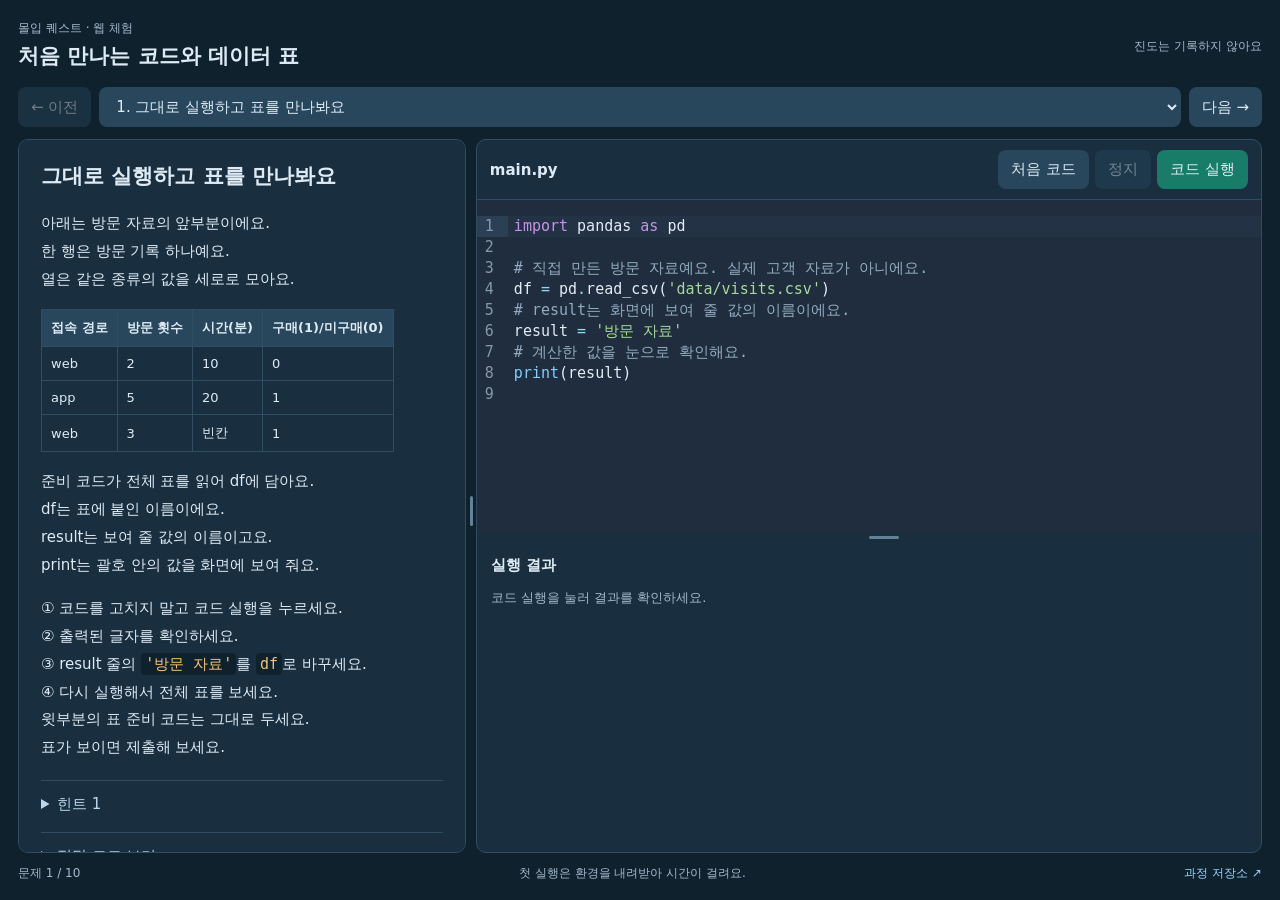
==== index.html @ 0cf6bfce "Publish browser Python course preview" ====
<!doctype html>
<html lang="ko">
<meta charset="utf-8"><meta name="viewport" content="width=device-width,initial-scale=1">
<title>에이스 · 처음 만나는 코드와 데이터 표</title>
<link rel="stylesheet" href="style.css">
<body>
<main id="app">
 <header><div><small>몰입 퀘스트 · 웹 체험</small><h1>처음 만나는 코드와 데이터 표</h1></div><span class="preview-note">진도는 기록하지 않아요</span></header>
 <nav aria-label="문제 이동"><button id="prev">← 이전</button><select id="tasks" aria-label="문제 선택"></select><button id="next">다음 →</button></nav>
 <section class="lesson">
  <article class="problem-pane markdown" id="problem"></article>
  <div class="split-handle split-col" role="separator" tabindex="0" aria-orientation="vertical" aria-label="문제와 코드 패널 크기 조절"></div>
  <section class="coding-pane">
   <section class="editor-pane"><div class="toolbar"><strong>main.py</strong><div><button id="reset">처음 코드</button><button id="stop" disabled>정지</button><button id="run" class="primary">코드 실행</button></div></div><div class="editor-wrap"><textarea data-code-editor="python" data-editor-reset="0" aria-label="Python 코드 편집기" spellcheck="false"></textarea></div></section>
   <div class="split-handle split-row" role="separator" tabindex="0" aria-orientation="horizontal" aria-label="코드와 실행 결과 패널 크기 조절"></div>
   <section class="result-pane" aria-label="실행 결과"><h2>실행 결과</h2><p id="status" role="status">코드 실행을 누르면 실행 환경을 준비해요.</p><div id="output"></div></section>
  </section>
 </section>
 <footer><span id="position"></span><span>첫 실행은 환경을 내려받아 시간이 걸려요.</span><a href="https://github.com/jhs512/mq3-course-aice-associate" target="_blank" rel="noopener">과정 저장소 ↗</a></footer>
</main>
<script src="editor.bundle.js"></script><script src="split.js"></script><script type="module" src="app.js"></script>
</body></html>
---- style.css ----
:root{color-scheme:dark;font-family:system-ui,'Malgun Gothic',sans-serif;background:#10212e;color:#deebf5;font-size:15px;--line:#304d62;--muted:#a2bacb}
*{box-sizing:border-box;scrollbar-width:thin;scrollbar-color:#536f82 #10212e}
*::-webkit-scrollbar{width:7px;height:7px}*::-webkit-scrollbar-thumb{background:#536f82;border-radius:6px}*::-webkit-scrollbar-track{background:#10212e}
body{margin:0}button,select,textarea{font:inherit}button,select{background:#28465c;color:inherit;border:1px solid transparent;border-radius:8px;padding:9px 12px}button{cursor:pointer}button:hover:not(:disabled){background:#375a72}button:disabled{opacity:.45;cursor:default}button:focus-visible,select:focus-visible,summary:focus-visible{outline:2px solid #8bccff;outline-offset:2px}.primary{background:#187c69}a{color:#97d4ff;text-decoration:none}
#app{height:100dvh;min-height:560px;display:flex;flex-direction:column;gap:12px;padding:18px;max-width:1800px;margin:auto}header{display:flex;align-items:center;justify-content:space-between;gap:20px}small,.preview-note,footer{color:var(--muted);font-size:12px}h1{font-size:21px;margin:5px 0}nav{display:flex;gap:8px;min-width:0}nav select{flex:1;min-width:0}footer{display:flex;gap:14px;align-items:center;justify-content:space-between;flex-wrap:wrap}
.lesson{flex:1;min-height:0;display:flex;overflow:hidden;--problem-width:36%}.problem-pane{width:clamp(260px,var(--problem-width),65%);flex-shrink:0;overflow:auto;padding:22px;background:#192f40;border:1px solid var(--line);border-radius:10px}.problem-pane h2{font-size:21px;margin:0 0 20px}.problem-pane p{line-height:1.85;margin:16px 0}.problem-pane table,.result-pane table{border-collapse:collapse;max-width:100%;font-size:13px}.problem-pane th,.problem-pane td,.result-pane th,.result-pane td{padding:9px;border:1px solid var(--line);text-align:left}.problem-pane th,.result-pane th{background:#28465c}.problem-pane code{color:#f2c277;background:#10212e;border-radius:4px;padding:2px 4px}.problem-pane details{margin:18px 0;border-top:1px solid var(--line);padding-top:14px}summary{cursor:pointer;color:#bad8eb}.problem-pane pre{overflow:auto;font-size:13px;line-height:1.6;background:#10212e;padding:14px;border-radius:7px}
.coding-pane{flex:1;min-width:0;display:flex;flex-direction:column;background:#192f40;border:1px solid var(--line);border-radius:10px;overflow:hidden}.editor-pane{height:clamp(150px,var(--editor-height,55%),calc(100% - 125px));display:flex;flex-direction:column;min-height:0;flex-shrink:0}.toolbar{padding:10px 13px;display:flex;align-items:center;justify-content:space-between;gap:8px;border-bottom:1px solid var(--line)}.toolbar>div{display:flex;gap:6px}.editor-wrap{flex:1;min-height:0;overflow:hidden}.editor-wrap textarea{width:100%;height:100%;resize:none;background:#202d3e;color:inherit;border:0;padding:15px;tab-size:4;font:14px/1.7 Consolas,monospace}.python-editor-host{height:100%}.result-pane{min-height:0;flex:1;overflow:auto;padding:14px}.result-pane h2{font-size:15px;margin:0 0 10px}#status{color:var(--muted);font-size:13px;line-height:1.6}.result-pane pre{white-space:pre-wrap;overflow-wrap:anywhere;background:#10212e;padding:12px;border-radius:7px;font:14px/1.7 Consolas,monospace}.result-pane .table-wrap{overflow:auto;margin:16px 0}.result-pane img{max-width:100%;height:auto}.error{color:#ffaaa9!important}
.split-handle{position:relative;flex-shrink:0;touch-action:none;outline:none}.split-col{width:10px;cursor:col-resize}.split-row{height:10px;cursor:row-resize}.split-handle::after{content:'';position:absolute;background:#638298;border-radius:4px}.split-col::after{width:3px;height:30px;top:50%;left:4px}.split-row::after{height:3px;width:30px;left:50%;top:4px}.split-handle:hover::after,.split-handle:focus::after{background:#9bd8ff}.splitting{user-select:none}
@media(max-width:700px){#app{padding:10px;min-height:750px;gap:8px}h1{font-size:17px}.preview-note{display:none}.lesson{flex-direction:column;gap:8px}.problem-pane{width:100%;height:35%;max-height:40%;padding:15px}.problem-pane h2{font-size:18px;margin-bottom:10px}.split-col{display:none}.coding-pane{min-height:0}.toolbar{padding:7px 10px}.toolbar button{font-size:12px;padding:8px}footer{font-size:11px}footer span:nth-child(2){display:none}.editor-pane{height:clamp(145px,var(--editor-height,55%),calc(100% - 95px))}.result-pane{padding:10px}}
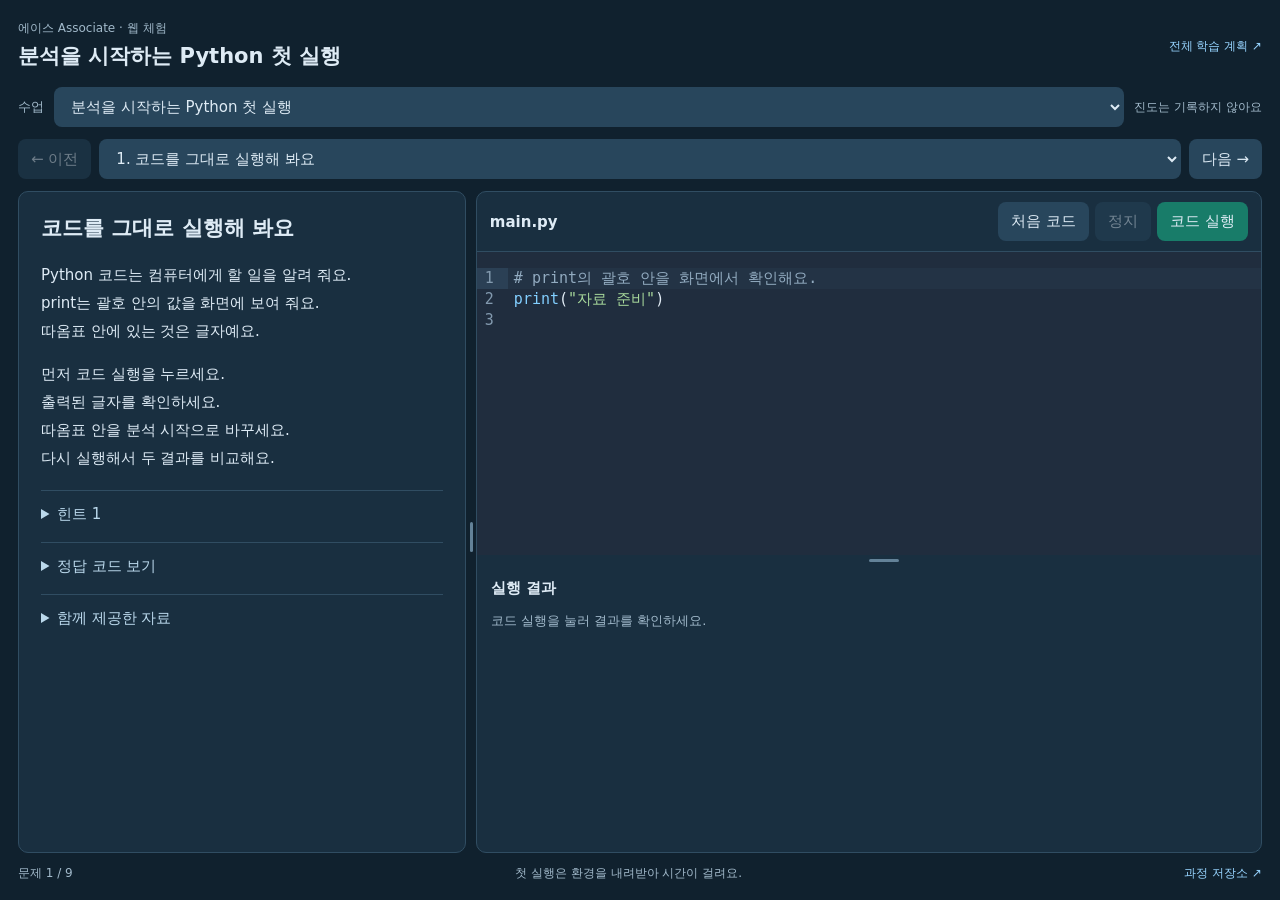
==== commit a9ccb6d6: "Publish browser Python course preview" ====
--- a/index.html
+++ b/index.html
@@ -5,7 +5,8 @@
 <link rel="stylesheet" href="style.css">
 <body>
 <main id="app">
- <header><div><small>몰입 퀘스트 · 웹 체험</small><h1>처음 만나는 코드와 데이터 표</h1></div><span class="preview-note">진도는 기록하지 않아요</span></header>
+ <header><div><small>에이스 Associate · 웹 체험</small><h1 id="lesson-title">기초 수업을 불러오고 있어요</h1></div><a href="plan-aice-associate.html">전체 학습 계획 ↗</a></header>
+ <div class="lesson-picker"><label for="lessons">수업</label><select id="lessons" aria-label="수업 선택"></select><span class="preview-note">진도는 기록하지 않아요</span></div>
  <nav aria-label="문제 이동"><button id="prev">← 이전</button><select id="tasks" aria-label="문제 선택"></select><button id="next">다음 →</button></nav>
  <section class="lesson">
   <article class="problem-pane markdown" id="problem"></article>
--- a/style.css
+++ b/style.css
@@ -3,6 +3,7 @@
 *::-webkit-scrollbar{width:7px;height:7px}*::-webkit-scrollbar-thumb{background:#536f82;border-radius:6px}*::-webkit-scrollbar-track{background:#10212e}
 body{margin:0}button,select,textarea{font:inherit}button,select{background:#28465c;color:inherit;border:1px solid transparent;border-radius:8px;padding:9px 12px}button{cursor:pointer}button:hover:not(:disabled){background:#375a72}button:disabled{opacity:.45;cursor:default}button:focus-visible,select:focus-visible,summary:focus-visible{outline:2px solid #8bccff;outline-offset:2px}.primary{background:#187c69}a{color:#97d4ff;text-decoration:none}
 #app{height:100dvh;min-height:560px;display:flex;flex-direction:column;gap:12px;padding:18px;max-width:1800px;margin:auto}header{display:flex;align-items:center;justify-content:space-between;gap:20px}small,.preview-note,footer{color:var(--muted);font-size:12px}h1{font-size:21px;margin:5px 0}nav{display:flex;gap:8px;min-width:0}nav select{flex:1;min-width:0}footer{display:flex;gap:14px;align-items:center;justify-content:space-between;flex-wrap:wrap}
+.lesson-picker{display:flex;align-items:center;gap:10px}.lesson-picker select{flex:1;min-width:0}.lesson-picker label{font-size:13px;color:var(--muted)}header>a{font-size:12px;flex-shrink:0}
 .lesson{flex:1;min-height:0;display:flex;overflow:hidden;--problem-width:36%}.problem-pane{width:clamp(260px,var(--problem-width),65%);flex-shrink:0;overflow:auto;padding:22px;background:#192f40;border:1px solid var(--line);border-radius:10px}.problem-pane h2{font-size:21px;margin:0 0 20px}.problem-pane p{line-height:1.85;margin:16px 0}.problem-pane table,.result-pane table{border-collapse:collapse;max-width:100%;font-size:13px}.problem-pane th,.problem-pane td,.result-pane th,.result-pane td{padding:9px;border:1px solid var(--line);text-align:left}.problem-pane th,.result-pane th{background:#28465c}.problem-pane code{color:#f2c277;background:#10212e;border-radius:4px;padding:2px 4px}.problem-pane details{margin:18px 0;border-top:1px solid var(--line);padding-top:14px}summary{cursor:pointer;color:#bad8eb}.problem-pane pre{overflow:auto;font-size:13px;line-height:1.6;background:#10212e;padding:14px;border-radius:7px}
 .coding-pane{flex:1;min-width:0;display:flex;flex-direction:column;background:#192f40;border:1px solid var(--line);border-radius:10px;overflow:hidden}.editor-pane{height:clamp(150px,var(--editor-height,55%),calc(100% - 125px));display:flex;flex-direction:column;min-height:0;flex-shrink:0}.toolbar{padding:10px 13px;display:flex;align-items:center;justify-content:space-between;gap:8px;border-bottom:1px solid var(--line)}.toolbar>div{display:flex;gap:6px}.editor-wrap{flex:1;min-height:0;overflow:hidden}.editor-wrap textarea{width:100%;height:100%;resize:none;background:#202d3e;color:inherit;border:0;padding:15px;tab-size:4;font:14px/1.7 Consolas,monospace}.python-editor-host{height:100%}.result-pane{min-height:0;flex:1;overflow:auto;padding:14px}.result-pane h2{font-size:15px;margin:0 0 10px}#status{color:var(--muted);font-size:13px;line-height:1.6}.result-pane pre{white-space:pre-wrap;overflow-wrap:anywhere;background:#10212e;padding:12px;border-radius:7px;font:14px/1.7 Consolas,monospace}.result-pane .table-wrap{overflow:auto;margin:16px 0}.result-pane img{max-width:100%;height:auto}.error{color:#ffaaa9!important}
 .split-handle{position:relative;flex-shrink:0;touch-action:none;outline:none}.split-col{width:10px;cursor:col-resize}.split-row{height:10px;cursor:row-resize}.split-handle::after{content:'';position:absolute;background:#638298;border-radius:4px}.split-col::after{width:3px;height:30px;top:50%;left:4px}.split-row::after{height:3px;width:30px;left:50%;top:4px}.split-handle:hover::after,.split-handle:focus::after{background:#9bd8ff}.splitting{user-select:none}
